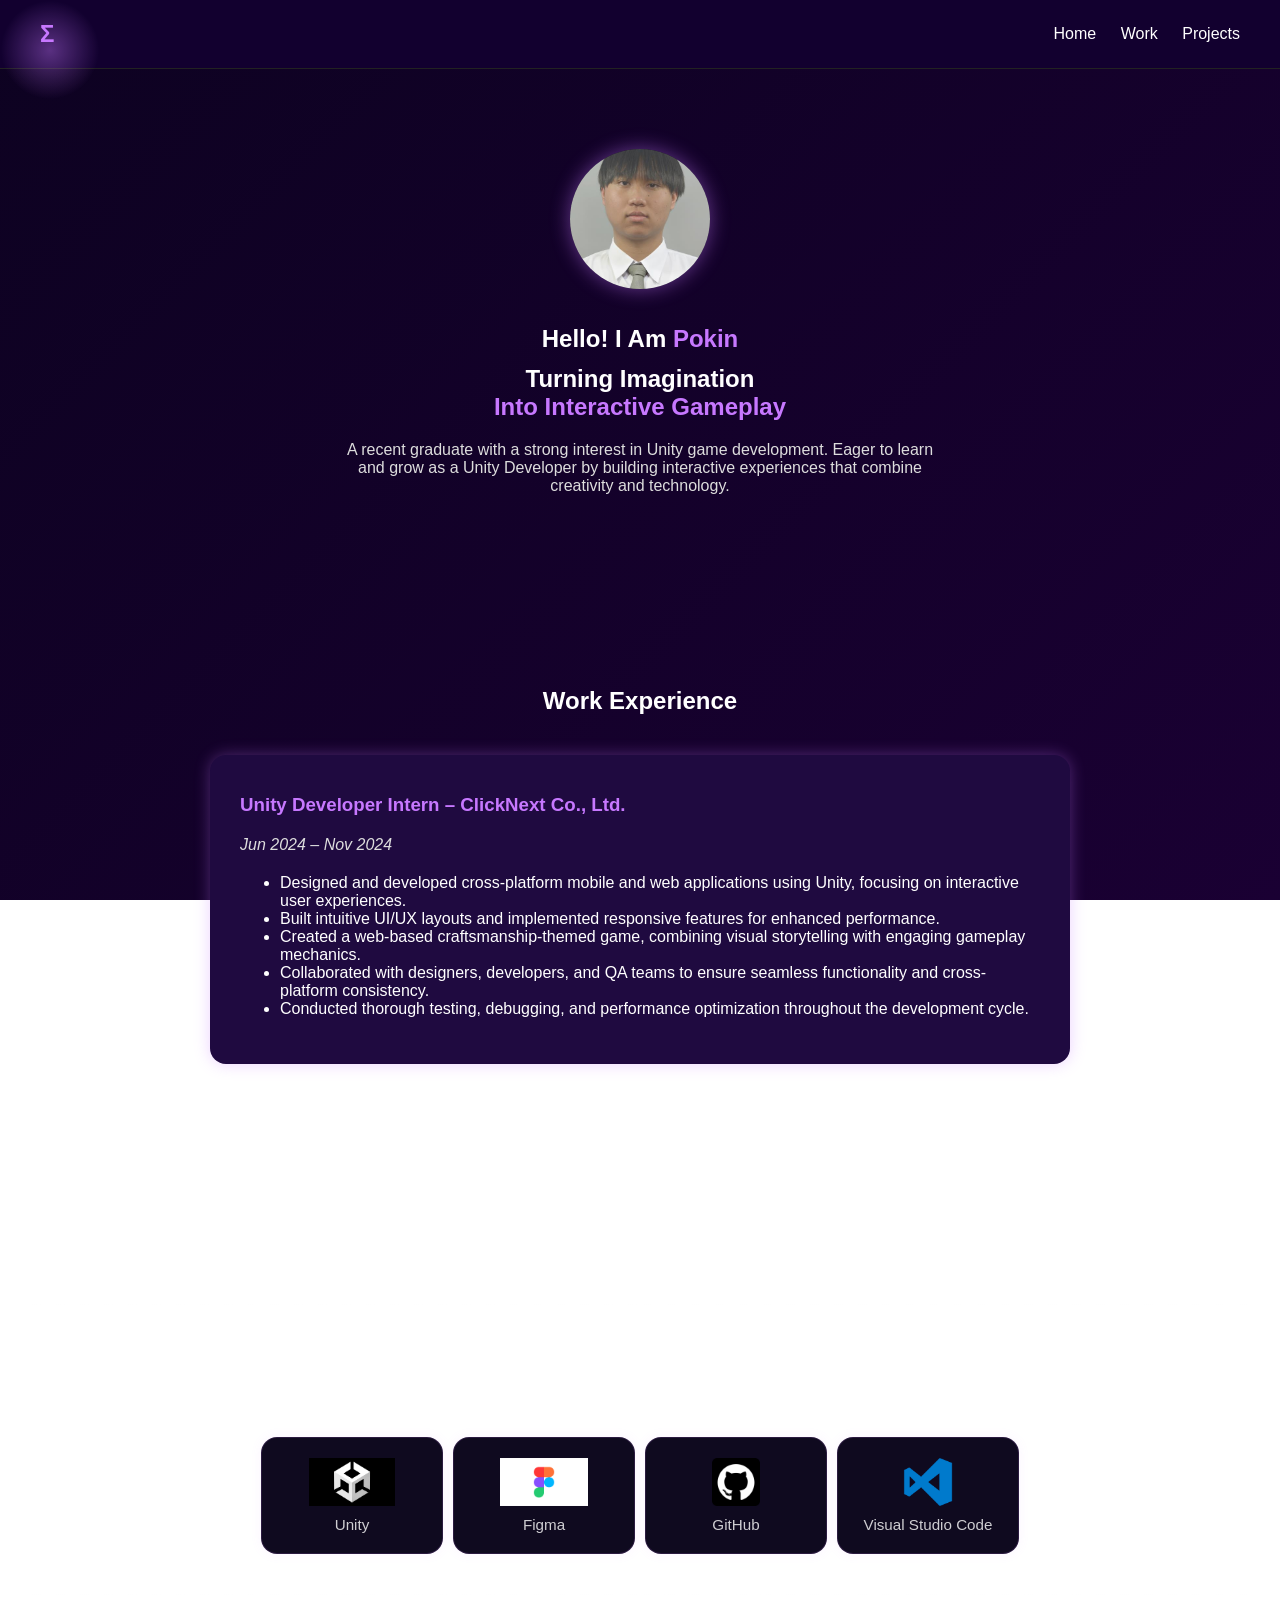
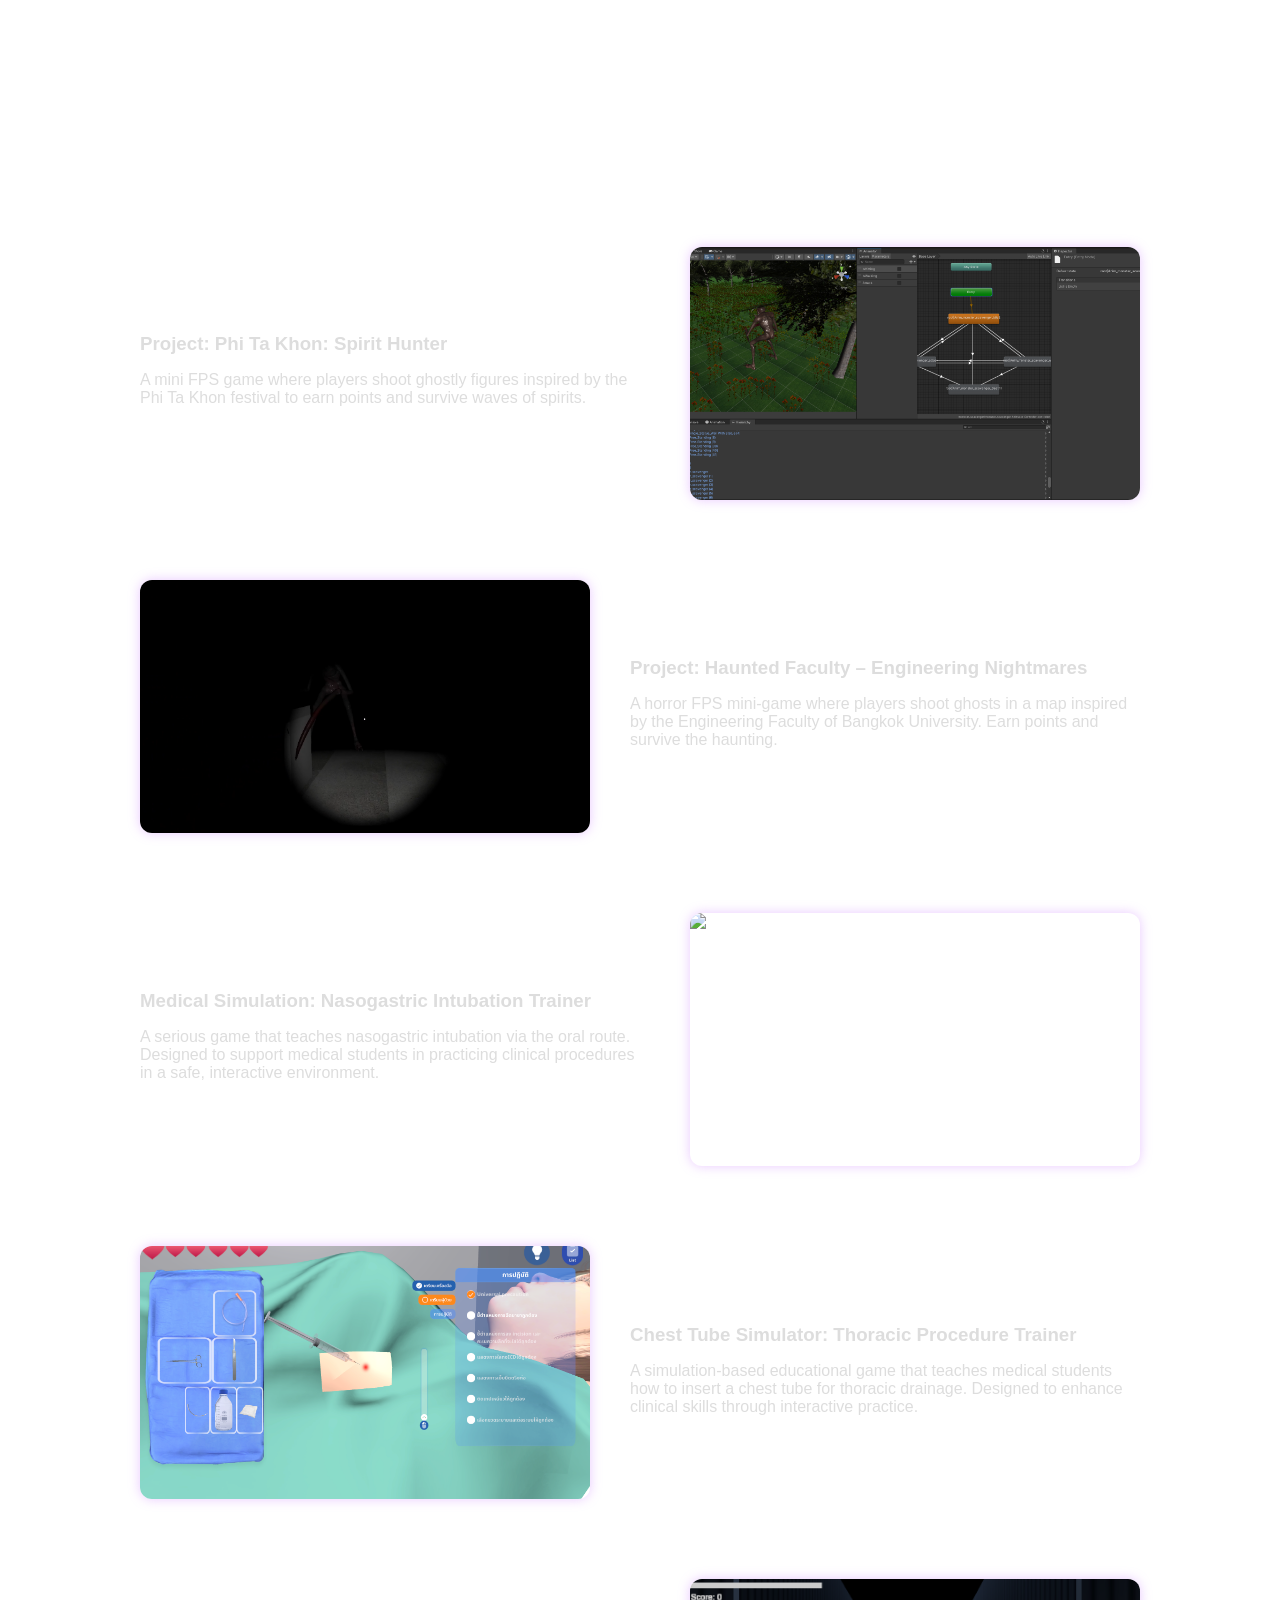
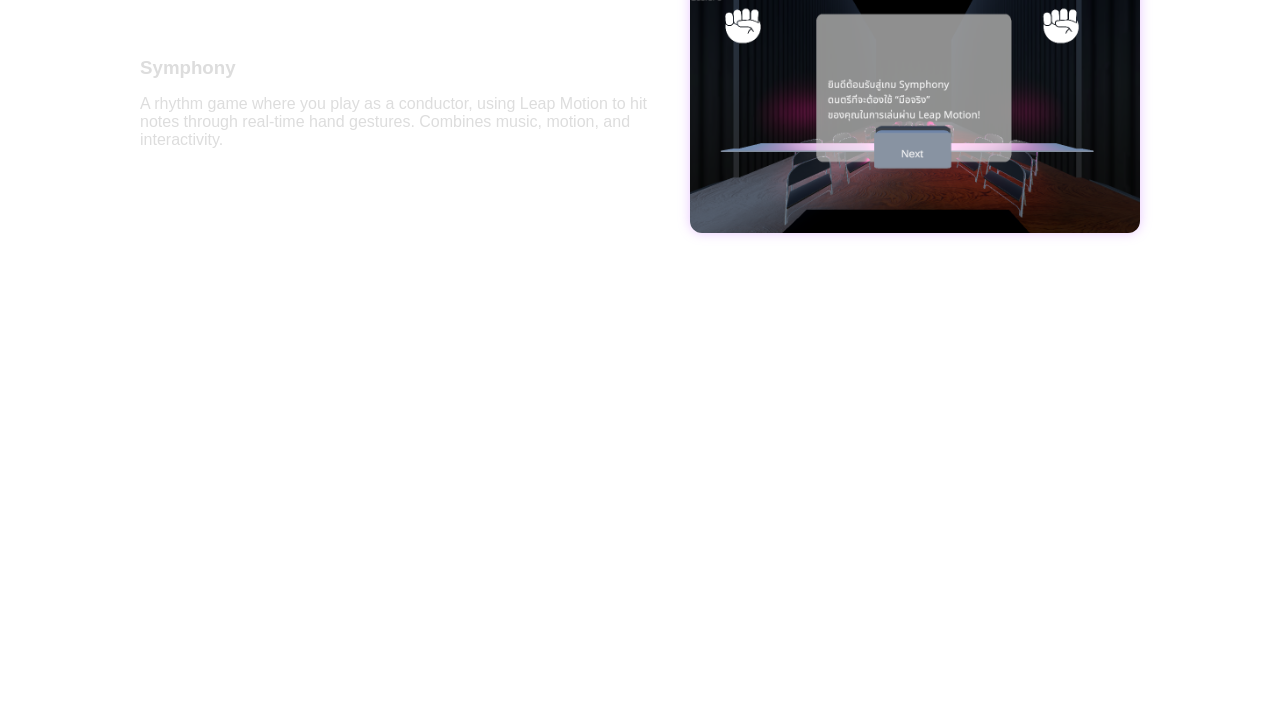
==== index.html @ 05a75241 "Update and rename index1.html to index.html" ====
<!DOCTYPE html>
<html lang="en">
<head>
  <meta charset="UTF-8" />
  <meta name="viewport" content="width=device-width, initial-scale=1.0" />
  <title>Portfolio - Pokin</title>

  <!-- AOS CSS -->
  <link href="https://unpkg.com/aos@2.3.1/dist/aos.css" rel="stylesheet" />
  <link rel="stylesheet" href="style.css" />
</head>
<body>
  <!-- Mouse Glow + Particle Background -->
  <div class="mouse-glow"></div>
  <div id="particles-js"></div>

  <!-- Navbar -->
  <header class="navbar" data-aos="fade-down">
    <div class="logo">Σ</div>
    <nav>
      <a href="#home">Home</a>
      <a href="#experience">Work</a>
      <a href="#projects">Projects</a>
    </nav>
  </header>

  <!-- Intro -->
  <section id="home" class="intro" data-aos="fade-up">
    <img src="Image/avatar.png.jpg" alt="My Photo" class="avatar" />
    <h2>Hello! I Am <span class="highlight">Pokin</span></h2>
    <h1>Turning Imagination<br /><span class="highlight">Into Interactive Gameplay</span></h1>
    <p class="bio">
      A recent graduate with a strong interest in Unity game development. Eager to learn and grow as a Unity Developer by building interactive experiences that combine creativity and technology.
    </p>
  </section>

  <!-- Work Experience -->
  <section id="experience" class="experience" data-aos="fade-up">
    <h2>Work Experience</h2>
    <div class="single-card">
      <h3>Unity Developer Intern – ClickNext Co., Ltd.</h3>
<p><em>Jun 2024 – Nov 2024</em></p>
<ul>
  <li>Designed and developed cross-platform mobile and web applications using Unity, focusing on interactive user experiences.</li>
  <li>Built intuitive UI/UX layouts and implemented responsive features for enhanced performance.</li>
  <li>Created a web-based craftsmanship-themed game, combining visual storytelling with engaging gameplay mechanics.</li>
  <li>Collaborated with designers, developers, and QA teams to ensure seamless functionality and cross-platform consistency.</li>
  <li>Conducted thorough testing, debugging, and performance optimization throughout the development cycle.</li>
</ul>
    </div>
  </section>

  <!-- Skills/Team -->
  <section class="skills-section">
    <div class="section-divider"></div>

    <h2 data-aos="fade-up">Looking to Join a Team</h2>
    <p class="description" data-aos="fade-up" data-aos-delay="100">
      Passionate about creating meaningful experiences with Unity
    </p>

    <div class="skills-grid tight">
      <div class="skill-card" data-aos="zoom-in" data-aos-delay="100">
        <img src="Image/Unity.jpeg" alt="Unity"/>
        <p>Unity</p>
      </div>
      <div class="skill-card" data-aos="zoom-in" data-aos-delay="200">
        <img src="Image/Figma.png" alt="Figma"/>
        <p>Figma</p>
      </div>
      <div class="skill-card" data-aos="zoom-in" data-aos-delay="300">
        <img src="Image/GitHub.png" alt="GitHub"/>
        <p>GitHub</p>
      </div>
      <div class="skill-card" data-aos="zoom-in" data-aos-delay="400">
        <img src="Image/VisualStudioCode.png" alt="Visual Studio Code"/>
        <p>Visual Studio Code</p>
      </div>
    </div>

    <div class="section-divider"></div>
  </section>

  <!-- Projects -->
  <section id="projects" class="projects">
    <h2 data-aos="fade-up">Featured Projects</h2>

    <div class="project-row" data-aos="fade-right">
      <div class="project">
        <img src="Image/Project1.png" alt="Project 1" />
        <div class="desc">
          <h3>Project: Phi Ta Khon: Spirit Hunter </h3>
          <p>A mini FPS game where players shoot ghostly figures inspired by the Phi Ta Khon festival to earn points and survive waves of spirits.</p>
        </div>
      </div>
    </div>

    <div class="project-row" data-aos="fade-left">
      <div class="project">
        <img src="Image/Project_2.png" alt="Project 2" />
        <div class="desc">
          <h3>Project: Haunted Faculty – Engineering Nightmares</h3>
          <p>A horror FPS mini-game where players shoot ghosts in a map inspired by the Engineering Faculty of Bangkok University. Earn points and survive the haunting.</p>
        </div>
      </div>
    </div>

    <div class="project-row" data-aos="fade-right">
      <div class="project">
        <img src="Image/Project_4.png" alt="Project 3" />
        <div class="desc">
          <h3>Medical Simulation: Nasogastric Intubation Trainer</h3>
          <p>A serious game that teaches nasogastric intubation via the oral route. Designed to support medical students in practicing clinical procedures in a safe, interactive environment.</p>
        </div>
      </div>
    </div>

    <div class="project-row" data-aos="fade-left">
      <div class="project">
        <img src="Image/Project_5.png" alt="Project 4" />
        <div class="desc">
          <h3>Chest Tube Simulator: Thoracic Procedure Trainer</h3>
          <p>A simulation-based educational game that teaches medical students how to insert a chest tube for thoracic drainage. Designed to enhance clinical skills through interactive practice.</p>
        </div>
      </div>
    </div>

     <div class="project-row" data-aos="fade-right">
      <div class="project">
        <img src="Image/Project_6.png" alt="Project 3" />
        <div class="desc">
          <h3>Symphony</h3>
          <p>A rhythm game where you play as a conductor, using Leap Motion to hit notes through real-time hand gestures. Combines music, motion, and interactivity.</p>
        </div>
      </div>
    </div>
  </section>

  <!-- Footer -->
  <footer class="contact" data-aos="fade-up">
    <p>Let’s connect!</p>
    <p>Pokin.kitti@gmailcom</p>
    <div class="socials">
      <p>📸 IG:kitiyapinit | ✉️ Gmail:Pokin.kitti@gmail.com | 🌐 Google</p>
    </div>
  </footer>

  <!-- ========== JS SCRIPTS ========== -->

  <!-- Mouse Glow Script -->
  <script>
    const glow = document.querySelector('.mouse-glow');
    window.addEventListener('mousemove', (e) => {
      const x = e.clientX - 50;
      const y = e.clientY - 50;
      const fadeY = Math.max(0, Math.min(1, e.clientY / 100));
      glow.style.transform = `translate(${x}px, ${y}px)`;
      glow.style.opacity = fadeY;
    });
  </script>

  <!-- Particles.js -->
  <script src="https://cdn.jsdelivr.net/npm/particles.js@2.0.0/particles.min.js"></script>
  <script>
    particlesJS("particles-js", {
      "particles": {
        "number": { "value": 40, "density": { "enable": true, "value_area": 800 } },
        "color": { "value": "#c778ff" },
        "opacity": { "value": 0.2, "random": true },
        "size": { "value": 4, "random": true },
        "move": { "enable": true, "speed": 0.8 },
        "line_linked": { "enable": false }
      },
      "interactivity": {
        "detect_on": "canvas",
        "events": { "onhover": { "enable": true, "mode": "repulse" } }
      },
      "retina_detect": true
    });
  </script>

  <!-- AOS JS -->
  <script src="https://unpkg.com/aos@2.3.1/dist/aos.js"></script>
  <script>
    AOS.init({
      duration: 1000,
      once: true
    });
  </script>
</body>
</html>
---- style.css ----
/* ====== Global ====== */
body {
  margin: 0;
  font-family: 'Segoe UI', sans-serif;
  color: #ffffff;
  background: linear-gradient(135deg, #0d0221 0%, #1a0033 100%);
  background-attachment: fixed;
}
a {
  color: #ffffff;
  text-decoration: none;
}

h1, h2, h3 {
  margin: 0.5em 0;
}

.highlight {
  color: #c778ff;
}

/* ====== Navbar ====== */
.navbar {
  display: flex;
  justify-content: space-between;
  align-items: center;
  background-color: #12002f;
  padding: 20px 40px;
  border-bottom: 1px solid #222;
}

.navbar .logo {
  font-size: 24px;
  font-weight: bold;
  color: #c778ff;
}

.navbar nav a {
  margin-left: 20px;
  transition: color 0.3s;
}

.navbar nav a:hover {
  color: #c778ff;
}

/* ====== Intro Section ====== */
.intro {
  text-align: center;
  padding: 80px 20px;
  background: transparent; /* ให้เห็น background ที่อยู่ข้างหลัง */
}

.avatar {
  width: 140px;
  height: 140px;
  border-radius: 50%;
  object-fit: cover;
  box-shadow: 0 0 20px #c778ff77;
  margin-bottom: 20px;
}

.bio {
  max-width: 600px;
  margin: 20px auto;
  font-size: 1rem;
  color: #ddd;
}

/* ====== Experience Section ====== */
.experience {
  padding: 80px 20px;
  background: transparent;
  text-align: center;
}

.cards {
  display: flex;
  flex-wrap: wrap;
  justify-content: center;
  gap: 20px;
  margin-top: 40px;
}

.card {
  background: #1f0a40;
  color: #fff;
  padding: 20px;
  border-radius: 16px;
  width: 250px;
  box-shadow: 0 0 16px #c778ff55;
  transition: transform 0.3s ease;
}

.card:hover {
  transform: scale(1.05);
}

.card button {
  margin-top: 10px;
  background: #c778ff;
  border: none;
  padding: 10px 16px;
  color: white;
  border-radius: 8px;
  cursor: pointer;
  font-weight: bold;
}

.card button:hover {
  background-color: #a858f2;
}

/* ====== Single Card (Intern) ====== */
.single-card {
  background: #1f0a40;
  color: #fff;
  padding: 30px;
  border-radius: 16px;
  box-shadow: 0 0 16px #c778ff55;
  max-width: 800px;
  margin: 40px auto;
  text-align: left;
}

.single-card h3 {
  margin-bottom: 10px;
  color: #c778ff;
}

.single-card p {
  font-size: 1rem;
  color: #ddd;
  line-height: 1.6;
}

/* ====== Skills Section ====== */
.skills {
  padding: 80px 20px;
  text-align: center;
  background: transparent;
}

.skills .description {
  color: #ccc;
  margin-top: 10px;
  font-size: 1rem;
}

/* ====== Projects Section ====== */
.projects {
  padding: 80px 20px;
  text-align: center;
  background: transparent;
}

.project-row {
  width: 100%;
  max-width: 1000px;
  margin: 0 auto 80px;
}

.project {
  display: flex;
  align-items: center;
  gap: 40px;
}

.project-row:nth-child(even) .project {
  flex-direction: row-reverse;
}

.project img {
  flex: 0 0 45%;
  max-width: 450px;
  aspect-ratio: 16/9;
  object-fit: cover;
  border-radius: 12px;
  box-shadow: 0 0 12px #c778ff66;
}

.project .desc {
  flex: 1;
  text-align: left;
  color: #ddd;
}

/* ====== Responsive (มือถือ) ====== */
@media (max-width: 768px) {
  .project {
    flex-direction: column;
  }
  .project-row:nth-child(even) .project {
    flex-direction: column;
  }
  .project img,
  .project .desc {
    width: 100%;
  }
  .project .desc {
    text-align: center;
  }
}

/* ====== Footer ====== */
.contact {
  background: #0d0221;
  padding: 60px 20px;
  text-align: center;
  border-top: 1px solid #222;
}

.contact p {
  margin: 10px 0;
  color: #aaa;
}

.socials {
  margin-top: 10px;
  color: #999;
}

/* ====== Mouse Glow ====== */
.mouse-glow {
  position: fixed;
  top: 0;
  left: 0;
  width: 100px;
  height: 100px;
  border-radius: 50%;
  pointer-events: none;
  background: radial-gradient(circle, rgba(199,120,255,0.4), transparent 70%);
  mix-blend-mode: lighten;
  z-index: 9999;
  transition: transform 0.05s ease, opacity 0.2s ease;
}
.skills-grid.tight {
  display: flex;
  justify-content: center;  /* จัดกลาง */
  align-items: center;
  gap: 0px;                 /* ไม่มีช่องว่างระหว่างการ์ด */
  margin-top: 30px;
}

.skill-card {
  background: #0f0a1f;
  border: 1px solid rgba(199, 120, 255, 0.15);
  border-radius: 16px;
  padding: 20px;
  width: 140px;
  text-align: center;
  box-shadow: 0 0 12px rgba(199, 120, 255, 0.08);
  transition: transform 0.3s ease;
}

.skill-card:not(:last-child) {
  margin-right: 10px; /* เพิ่มระยะเฉพาะการ์ดก่อนสุดท้าย */
}

.skill-card:hover {
  transform: translateY(-6px);
  box-shadow: 0 0 18px rgba(199, 120, 255, 0.3);
}

.skill-card img {
  width: auto;
  height: 48px;
  max-width: 100%;
  object-fit: contain;
  margin-bottom: 10px;
  display: block;
  margin-left: auto;
  margin-right: auto;
  background-color: transparent;
}

.skill-card p {
  margin: 0;
  color: #ffffffcc;
  font-size: 0.95rem;
}
.skills-section {
  text-align: center;
  padding: 80px 20px;
  position: relative;
}

.section-divider {
  width: 100%;
  height: 1px;
  background: linear-gradient(to right, transparent, rgba(255, 255, 255, 0.1), transparent);
  margin: 40px 0;
}

.section-title {
  display: inline-block;
  padding: 8px 20px;
  background-color: #1a0033;
  color: white;
  border-radius: 8px;
  box-shadow: 0 0 20px rgba(199, 120, 255, 0.15);
  font-size: 1.4rem;
}


/* Animation Slide */
@keyframes slideLeft {
  0% {
    transform: translateX(0%);
  }
  100% {
    transform: translateX(-50%);
  }
}
#particles-js {
  position: fixed;
  top: 0;
  left: 0;
  width: 100%;
  height: 100%;
  z-index: 0;
  pointer-events: none;
}
body {
  position: relative;
  z-index: 1;
}
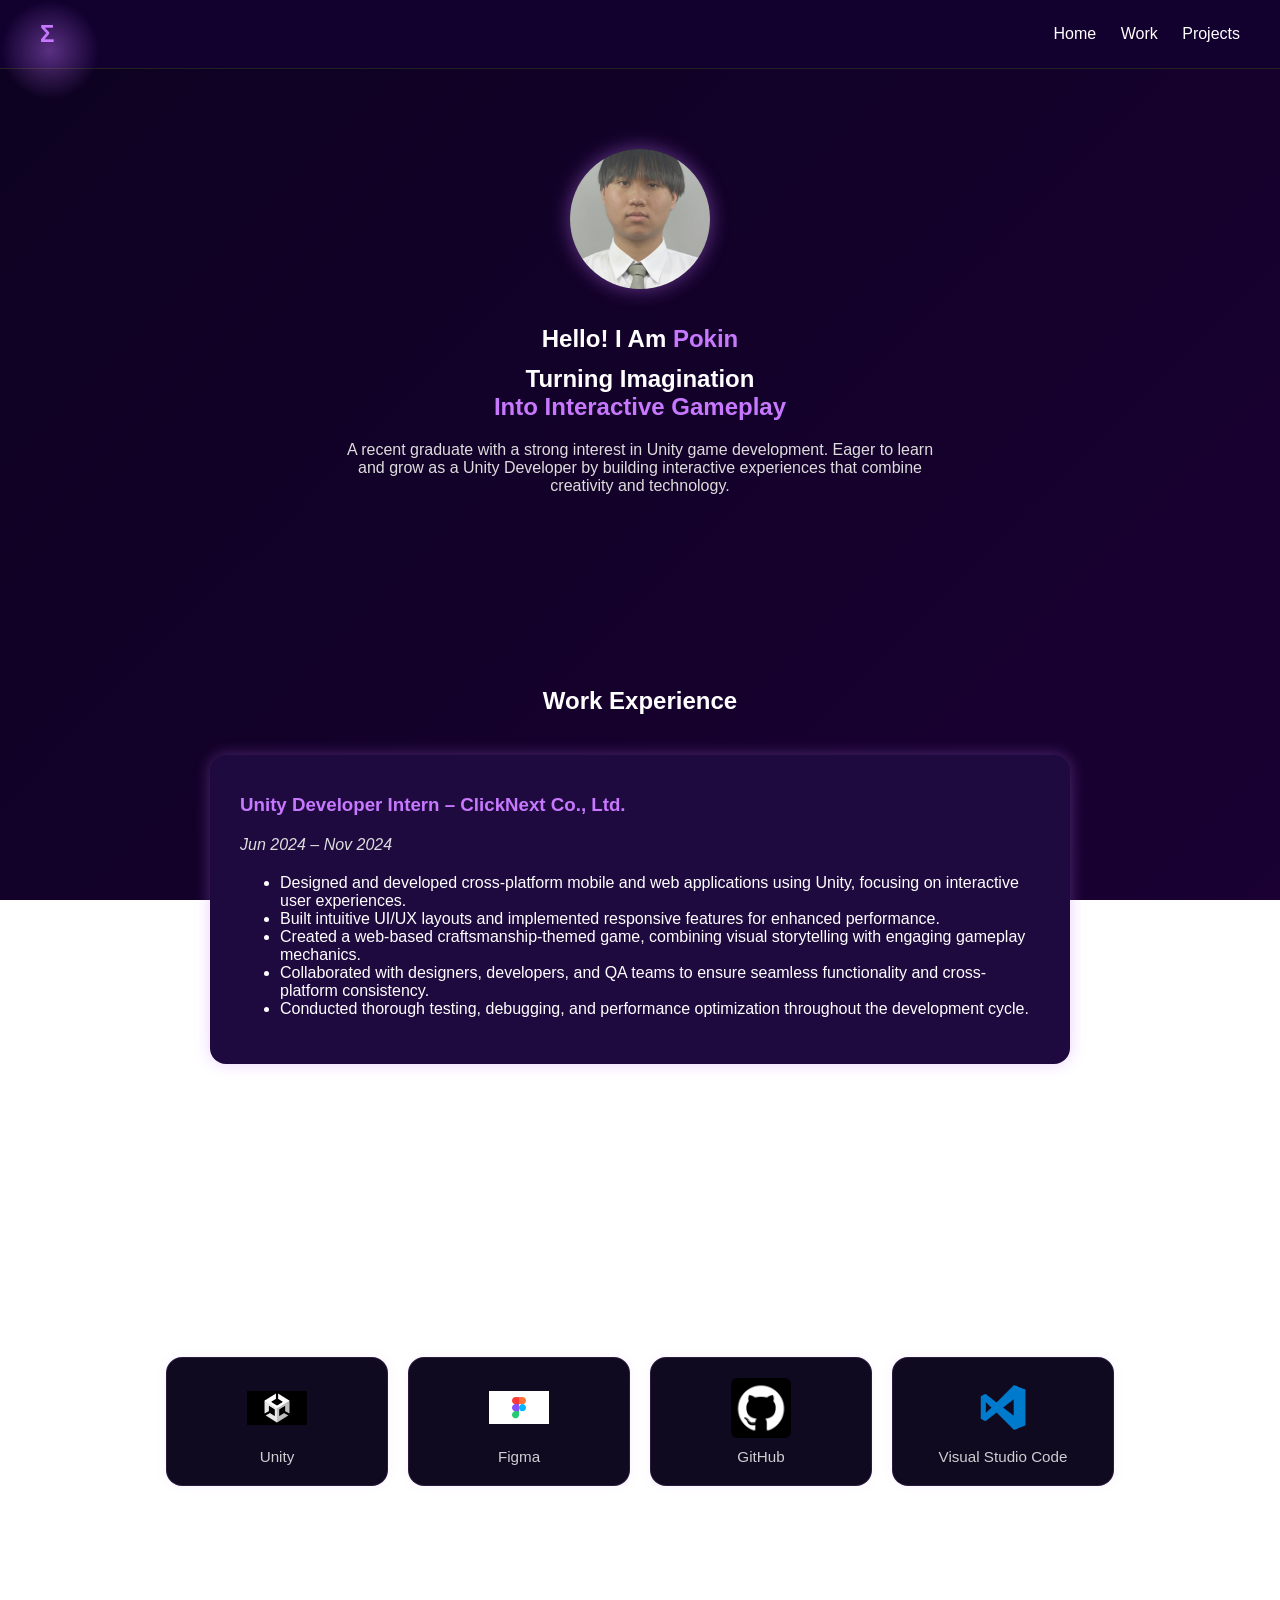
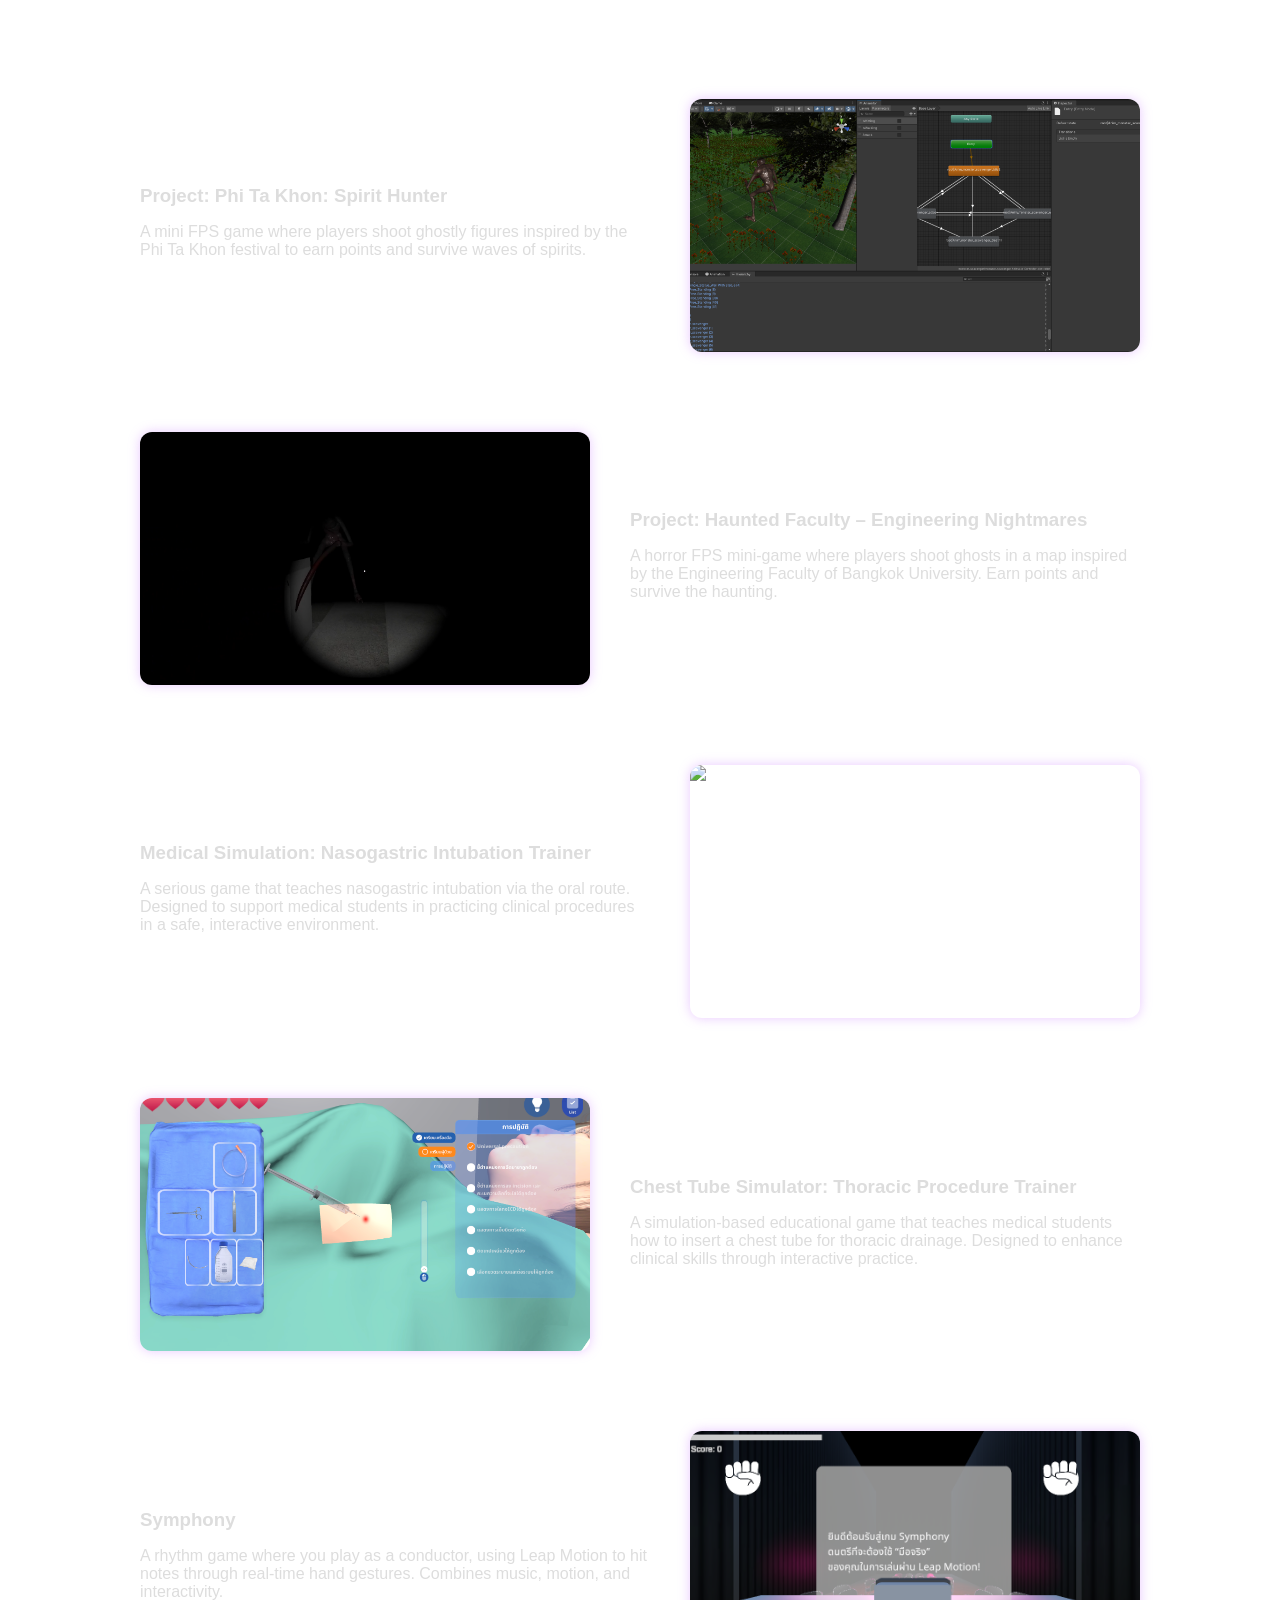
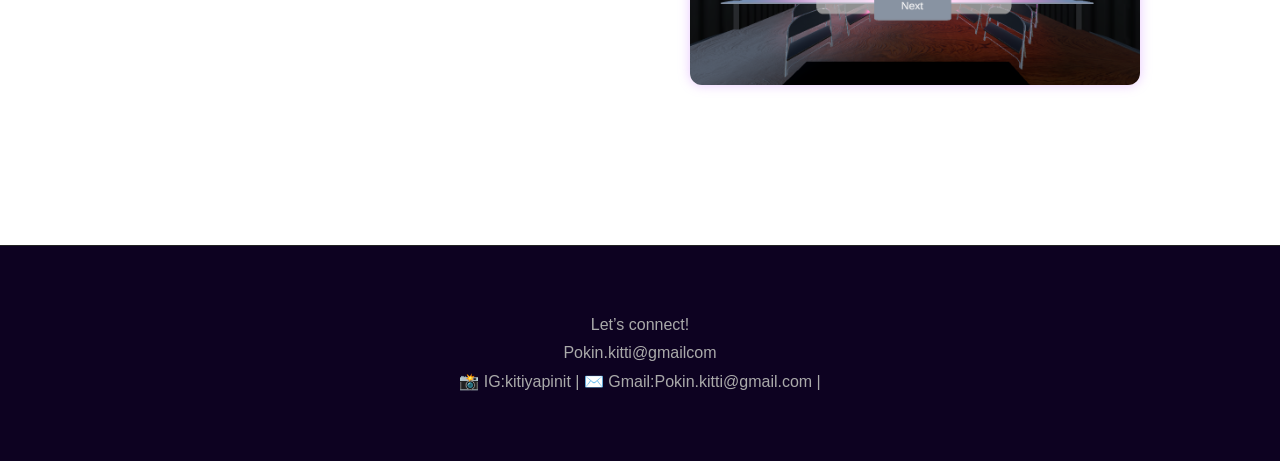
==== commit 6b4a232f: "Update and rename index1.html to index.html" ====
--- a/index.html
+++ b/index.html
@@ -141,7 +141,7 @@
     <p>Let’s connect!</p>
     <p>Pokin.kitti@gmailcom</p>
     <div class="socials">
-      <p>📸 IG:kitiyapinit | ✉️ Gmail:Pokin.kitti@gmail.com | 🌐 Google</p>
+      <p>📸 IG:kitiyapinit | ✉️ Gmail:Pokin.kitti@gmail.com |</p>
     </div>
   </footer>
 
--- a/style.css
+++ b/style.css
@@ -236,9 +236,9 @@
 }
 .skills-grid.tight {
   display: flex;
-  justify-content: center;  /* จัดกลาง */
-  align-items: center;
-  gap: 0px;                 /* ไม่มีช่องว่างระหว่างการ์ด */
+  flex-wrap: wrap;
+  justify-content: center;
+  gap: 20px;
   margin-top: 30px;
 }
 
@@ -247,14 +247,11 @@
   border: 1px solid rgba(199, 120, 255, 0.15);
   border-radius: 16px;
   padding: 20px;
-  width: 140px;
+  width: 180px; /* ✅ ทำให้ทุกอันกว้างเท่ากัน */
+  max-width: 100%;
   text-align: center;
   box-shadow: 0 0 12px rgba(199, 120, 255, 0.08);
   transition: transform 0.3s ease;
-}
-
-.skill-card:not(:last-child) {
-  margin-right: 10px; /* เพิ่มระยะเฉพาะการ์ดก่อนสุดท้าย */
 }
 
 .skill-card:hover {
@@ -263,15 +260,13 @@
 }
 
 .skill-card img {
-  width: auto;
-  height: 48px;
-  max-width: 100%;
+  width: 60px;
+  height: 60px;
   object-fit: contain;
   margin-bottom: 10px;
   display: block;
   margin-left: auto;
   margin-right: auto;
-  background-color: transparent;
 }
 
 .skill-card p {
@@ -279,11 +274,19 @@
   color: #ffffffcc;
   font-size: 0.95rem;
 }
-.skills-section {
-  text-align: center;
-  padding: 80px 20px;
-  position: relative;
-}
+
+/* 📱 Responsive */
+@media (max-width: 768px) {
+  .skill-card {
+    width: 45%; /* 2 อันต่อแถว */
+  }
+}
+@media (max-width: 480px) {
+  .skill-card {
+    width: 90%; /* 1 อันต่อแถว */
+  }
+}
+
 
 .section-divider {
   width: 100%;
